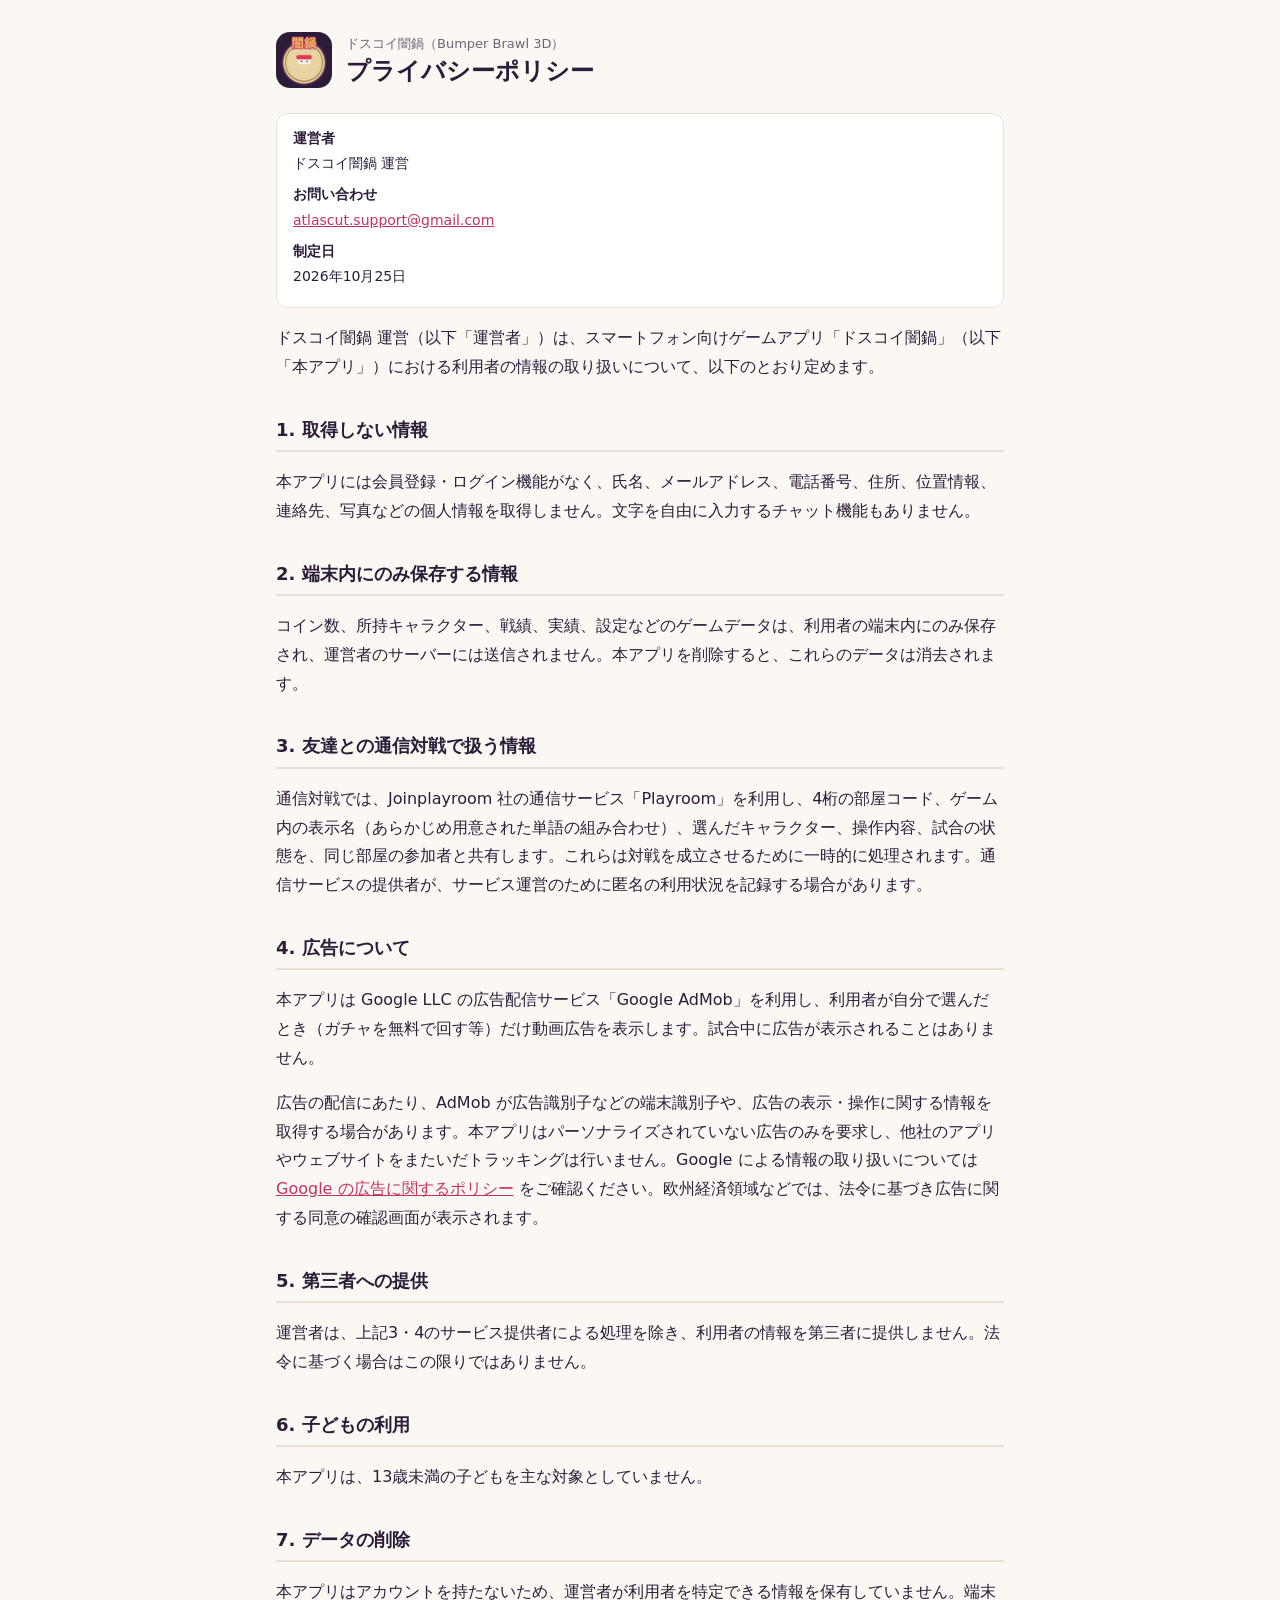
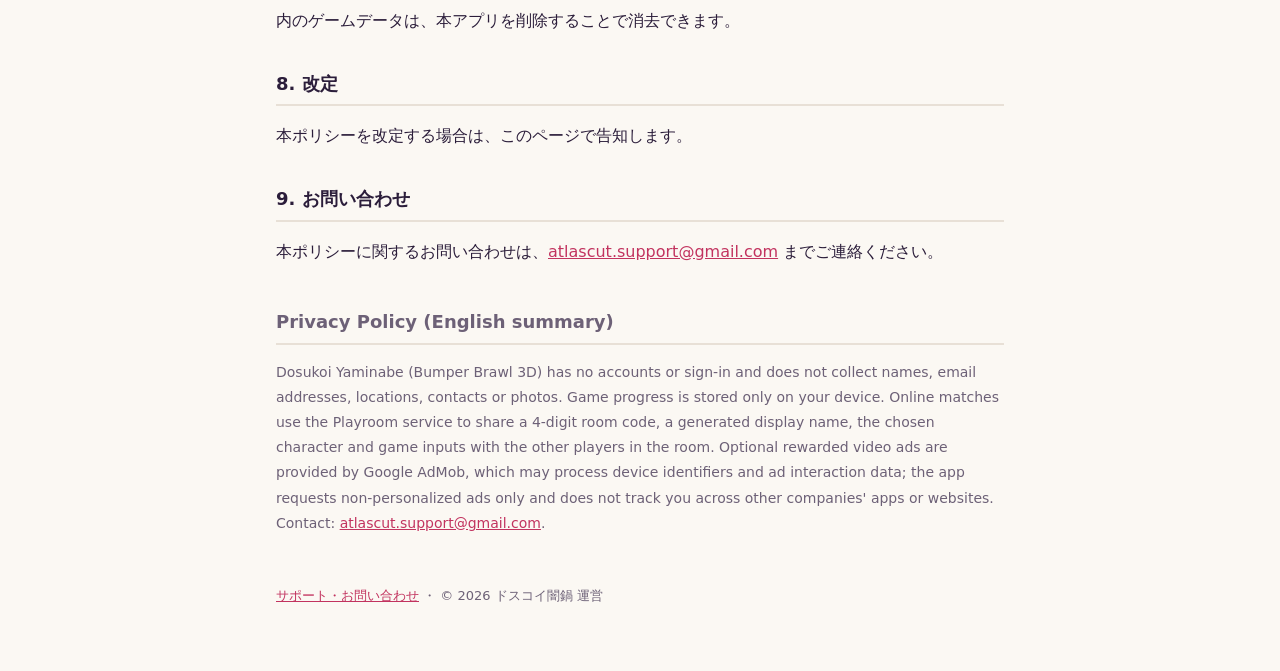
==== dosukoi/privacy.html @ 0c2c56dc "Publish Dosukoi Yaminabe support & privacy pages" ====
<!doctype html>
<html lang="ja">
  <head>
    <meta charset="UTF-8" />
    <meta name="viewport" content="width=device-width, initial-scale=1" />
    <title>プライバシーポリシー｜ドスコイ闇鍋</title>
    <meta name="description" content="ドスコイ闇鍋（Bumper Brawl 3D）のプライバシーポリシー" />
    <link rel="icon" href="../assets/icon.png" />
    <link rel="stylesheet" href="../assets/site.css" />
  </head>
  <body>
    <main>
      <header>
        <img src="../assets/icon.png" alt="" />
        <div>
          <div class="app">ドスコイ闇鍋（Bumper Brawl 3D）</div>
          <h1>プライバシーポリシー</h1>
        </div>
      </header>

      <dl class="meta">
        <dt>運営者</dt>
        <dd>ドスコイ闇鍋 運営</dd>
        <dt>お問い合わせ</dt>
        <dd><a href="mailto:atlascut.support@gmail.com">atlascut.support@gmail.com</a></dd>
        <dt>制定日</dt>
        <dd>2026年10月25日</dd>
      </dl>

      <p>
        ドスコイ闇鍋 運営（以下「運営者」）は、スマートフォン向けゲームアプリ「ドスコイ闇鍋」（以下「本アプリ」）における利用者の情報の取り扱いについて、以下のとおり定めます。
      </p>

      <h2>1. 取得しない情報</h2>
      <p>
        本アプリには会員登録・ログイン機能がなく、氏名、メールアドレス、電話番号、住所、位置情報、連絡先、写真などの個人情報を取得しません。文字を自由に入力するチャット機能もありません。
      </p>

      <h2>2. 端末内にのみ保存する情報</h2>
      <p>
        コイン数、所持キャラクター、戦績、実績、設定などのゲームデータは、利用者の端末内にのみ保存され、運営者のサーバーには送信されません。本アプリを削除すると、これらのデータは消去されます。
      </p>

      <h2>3. 友達との通信対戦で扱う情報</h2>
      <p>
        通信対戦では、Joinplayroom 社の通信サービス「Playroom」を利用し、4桁の部屋コード、ゲーム内の表示名（あらかじめ用意された単語の組み合わせ）、選んだキャラクター、操作内容、試合の状態を、同じ部屋の参加者と共有します。これらは対戦を成立させるために一時的に処理されます。通信サービスの提供者が、サービス運営のために匿名の利用状況を記録する場合があります。
      </p>

      <h2>4. 広告について</h2>
      <p>
        本アプリは Google LLC の広告配信サービス「Google AdMob」を利用し、利用者が自分で選んだとき（ガチャを無料で回す等）だけ動画広告を表示します。試合中に広告が表示されることはありません。
      </p>
      <p>
        広告の配信にあたり、AdMob が広告識別子などの端末識別子や、広告の表示・操作に関する情報を取得する場合があります。本アプリはパーソナライズされていない広告のみを要求し、他社のアプリやウェブサイトをまたいだトラッキングは行いません。Google による情報の取り扱いについては
        <a href="https://policies.google.com/technologies/ads?hl=ja" target="_blank" rel="noopener">Google の広告に関するポリシー</a>
        をご確認ください。欧州経済領域などでは、法令に基づき広告に関する同意の確認画面が表示されます。
      </p>

      <h2>5. 第三者への提供</h2>
      <p>
        運営者は、上記3・4のサービス提供者による処理を除き、利用者の情報を第三者に提供しません。法令に基づく場合はこの限りではありません。
      </p>

      <h2>6. 子どもの利用</h2>
      <p>本アプリは、13歳未満の子どもを主な対象としていません。</p>

      <h2>7. データの削除</h2>
      <p>
        本アプリはアカウントを持たないため、運営者が利用者を特定できる情報を保有していません。端末内のゲームデータは、本アプリを削除することで消去できます。
      </p>

      <h2>8. 改定</h2>
      <p>本ポリシーを改定する場合は、このページで告知します。</p>

      <h2>9. お問い合わせ</h2>
      <p>本ポリシーに関するお問い合わせは、<a href="mailto:atlascut.support@gmail.com">atlascut.support@gmail.com</a> までご連絡ください。</p>

      <section class="en" lang="en">
        <h2>Privacy Policy (English summary)</h2>
        <p>
          Dosukoi Yaminabe (Bumper Brawl 3D) has no accounts or sign-in and does not collect names, email addresses,
          locations, contacts or photos. Game progress is stored only on your device. Online matches use the Playroom
          service to share a 4-digit room code, a generated display name, the chosen character and game inputs with the
          other players in the room. Optional rewarded video ads are provided by Google AdMob, which may process device
          identifiers and ad interaction data; the app requests non-personalized ads only and does not track you across
          other companies' apps or websites. Contact: <a href="mailto:atlascut.support@gmail.com">atlascut.support@gmail.com</a>.
        </p>
      </section>

      <footer>
        <a href="support.html">サポート・お問い合わせ</a> ・ © 2026 ドスコイ闇鍋 運営
      </footer>
    </main>
  </body>
</html>
---- assets/site.css ----
:root {
  --bg: #fbf8f3;
  --surface: #ffffff;
  --ink: #2b1d3a;
  --muted: #6d6177;
  --accent: #c2335f;
  --line: #e8e0d6;
  color-scheme: light;
}
@media (prefers-color-scheme: dark) {
  :root {
    --bg: #1c1426;
    --surface: #2b1d3a;
    --ink: #f4ecff;
    --muted: #c3b5d1;
    --accent: #ff7aa2;
    --line: #3d2d50;
    color-scheme: dark;
  }
}
* {
  box-sizing: border-box;
}
body {
  margin: 0;
  background: var(--bg);
  color: var(--ink);
  font-family: 'Hiragino Sans', 'Hiragino Kaku Gothic ProN', 'Yu Gothic UI', 'Meiryo', system-ui, sans-serif;
  line-height: 1.8;
}
main {
  max-width: 760px;
  margin: 0 auto;
  padding: 32px 16px 64px;
}
header {
  display: flex;
  align-items: center;
  gap: 14px;
  margin-bottom: 24px;
}
header img {
  width: 56px;
  height: 56px;
  border-radius: 14px;
}
header .app {
  font-size: 13px;
  color: var(--muted);
}
h1 {
  margin: 0;
  font-size: 24px;
  line-height: 1.4;
}
h2 {
  margin-top: 32px;
  padding-bottom: 4px;
  border-bottom: 2px solid var(--line);
  font-size: 18px;
}
a {
  color: var(--accent);
}
.meta {
  padding: 12px 16px;
  border-radius: 12px;
  background: var(--surface);
  border: 1px solid var(--line);
  font-size: 14px;
}
.meta dt {
  font-weight: 700;
}
.meta dd {
  margin: 0 0 6px;
}
.card {
  display: block;
  margin: 12px 0;
  padding: 16px;
  border-radius: 12px;
  background: var(--surface);
  border: 1px solid var(--line);
  color: inherit;
  text-decoration: none;
}
.card strong {
  display: block;
  color: var(--accent);
}
footer {
  margin-top: 48px;
  color: var(--muted);
  font-size: 13px;
}
.en {
  margin-top: 40px;
  color: var(--muted);
  font-size: 14px;
}
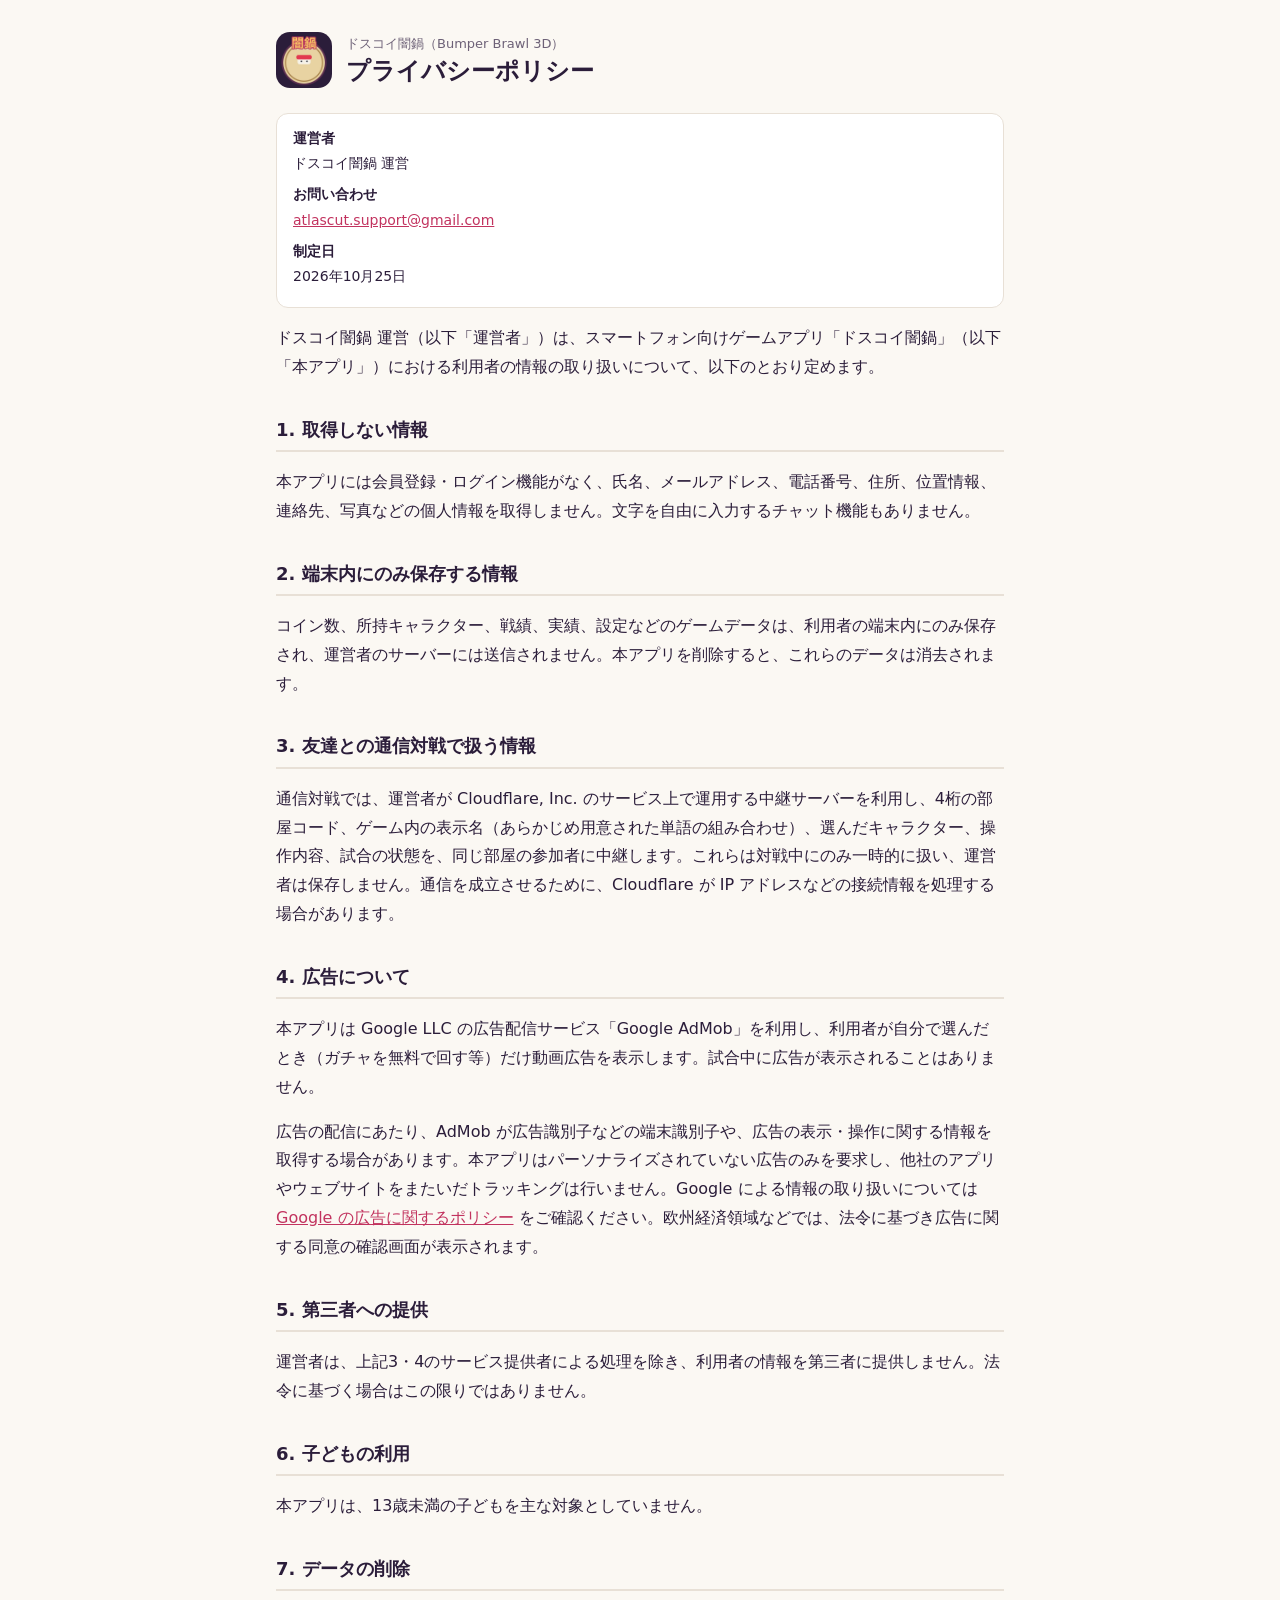
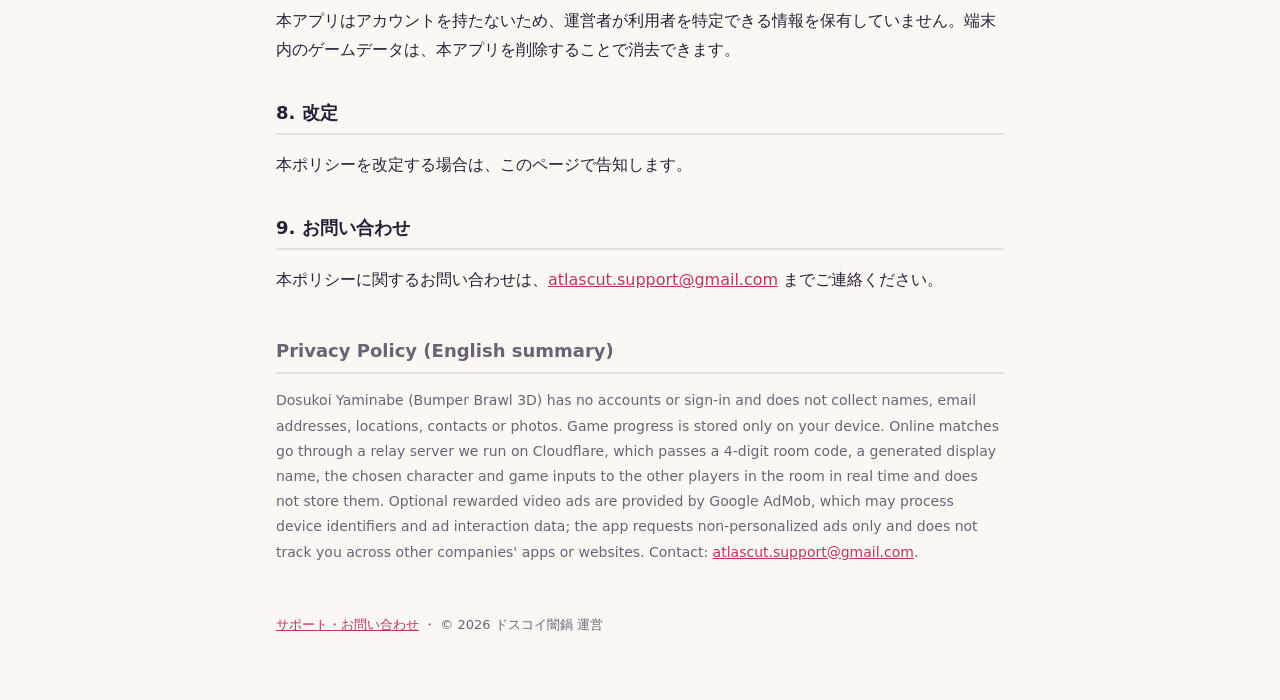
==== commit 4931eeb7: "Privacy policy: online play now uses our own Cloudflare relay" ====
--- a/dosukoi/privacy.html
+++ b/dosukoi/privacy.html
@@ -43,7 +43,7 @@
 
       <h2>3. 友達との通信対戦で扱う情報</h2>
       <p>
-        通信対戦では、Joinplayroom 社の通信サービス「Playroom」を利用し、4桁の部屋コード、ゲーム内の表示名（あらかじめ用意された単語の組み合わせ）、選んだキャラクター、操作内容、試合の状態を、同じ部屋の参加者と共有します。これらは対戦を成立させるために一時的に処理されます。通信サービスの提供者が、サービス運営のために匿名の利用状況を記録する場合があります。
+        通信対戦では、運営者が Cloudflare, Inc. のサービス上で運用する中継サーバーを利用し、4桁の部屋コード、ゲーム内の表示名（あらかじめ用意された単語の組み合わせ）、選んだキャラクター、操作内容、試合の状態を、同じ部屋の参加者に中継します。これらは対戦中にのみ一時的に扱い、運営者は保存しません。通信を成立させるために、Cloudflare が IP アドレスなどの接続情報を処理する場合があります。
       </p>
 
       <h2>4. 広告について</h2>
@@ -79,9 +79,9 @@
         <h2>Privacy Policy (English summary)</h2>
         <p>
           Dosukoi Yaminabe (Bumper Brawl 3D) has no accounts or sign-in and does not collect names, email addresses,
-          locations, contacts or photos. Game progress is stored only on your device. Online matches use the Playroom
-          service to share a 4-digit room code, a generated display name, the chosen character and game inputs with the
-          other players in the room. Optional rewarded video ads are provided by Google AdMob, which may process device
+          locations, contacts or photos. Game progress is stored only on your device. Online matches go through a relay server
+          we run on Cloudflare, which passes a 4-digit room code, a generated display name, the chosen character and game
+          inputs to the other players in the room in real time and does not store them. Optional rewarded video ads are provided by Google AdMob, which may process device
           identifiers and ad interaction data; the app requests non-personalized ads only and does not track you across
           other companies' apps or websites. Contact: <a href="mailto:atlascut.support@gmail.com">atlascut.support@gmail.com</a>.
         </p>
